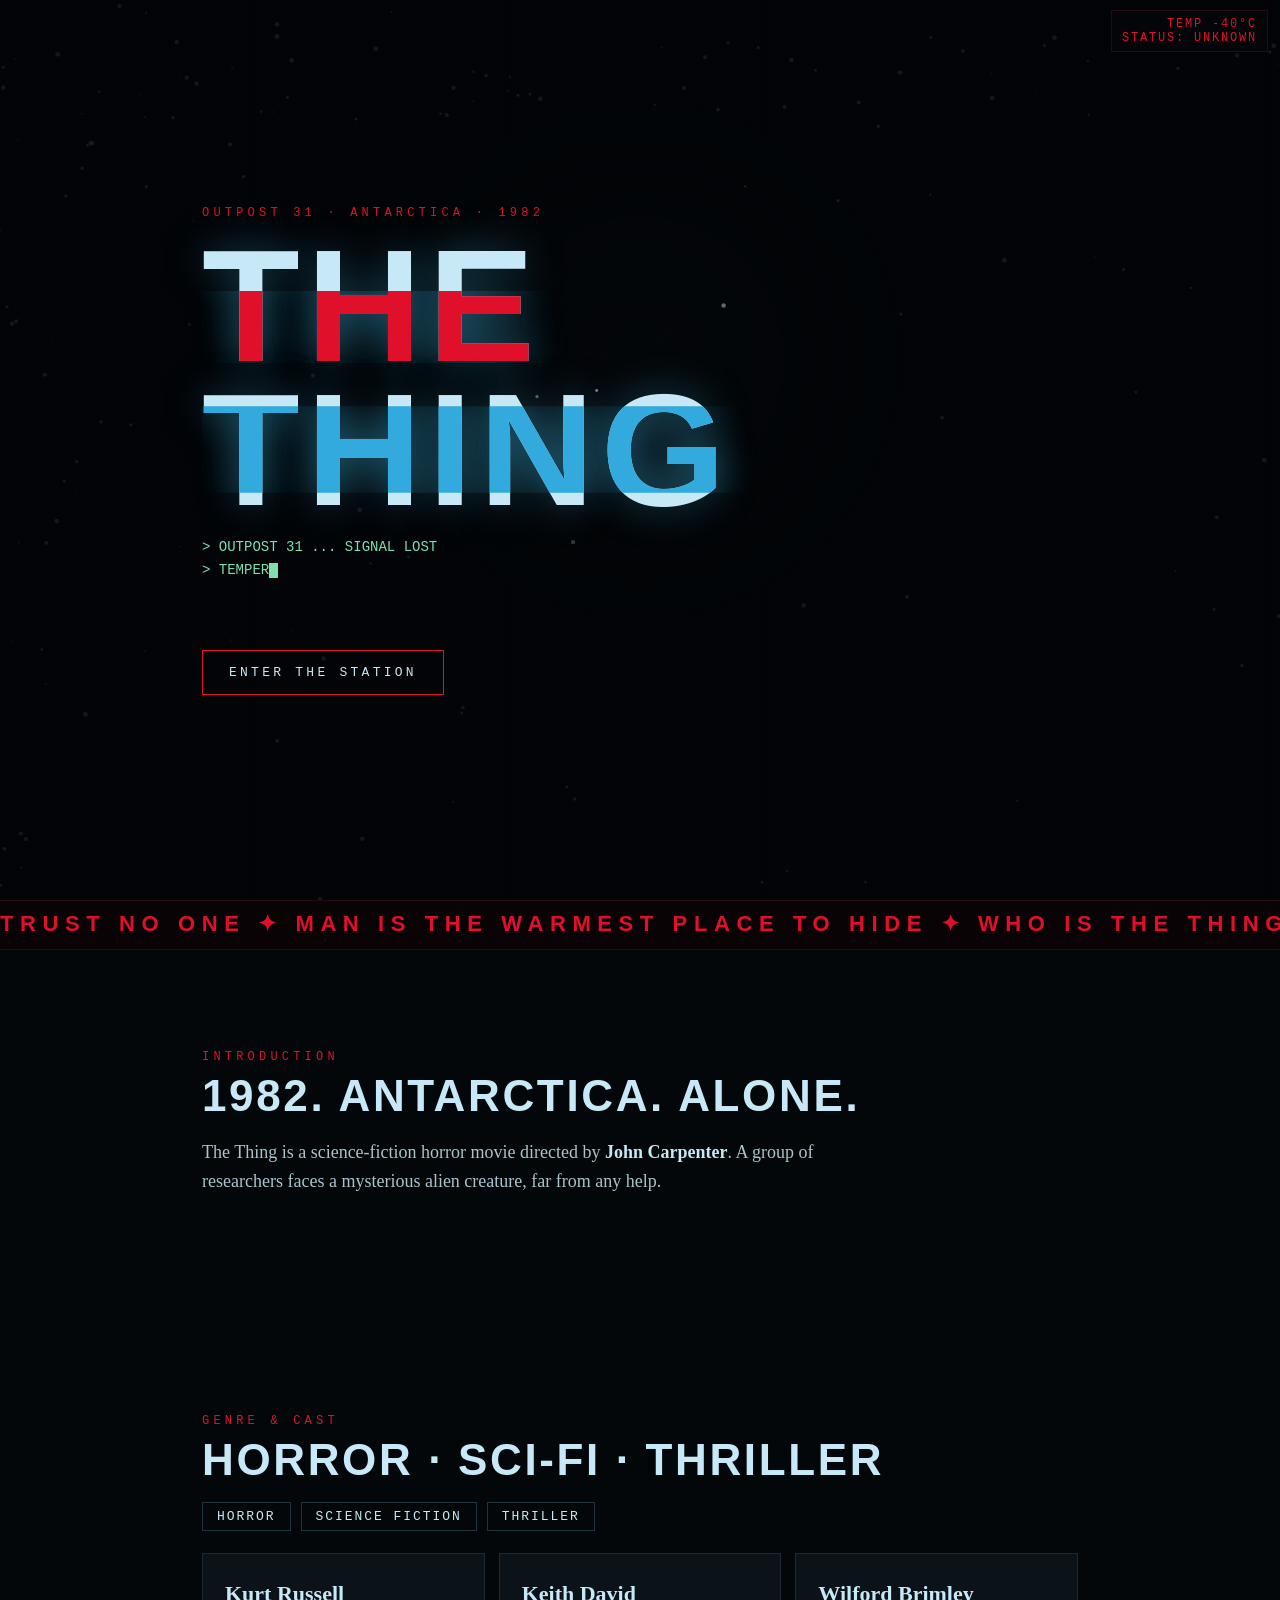
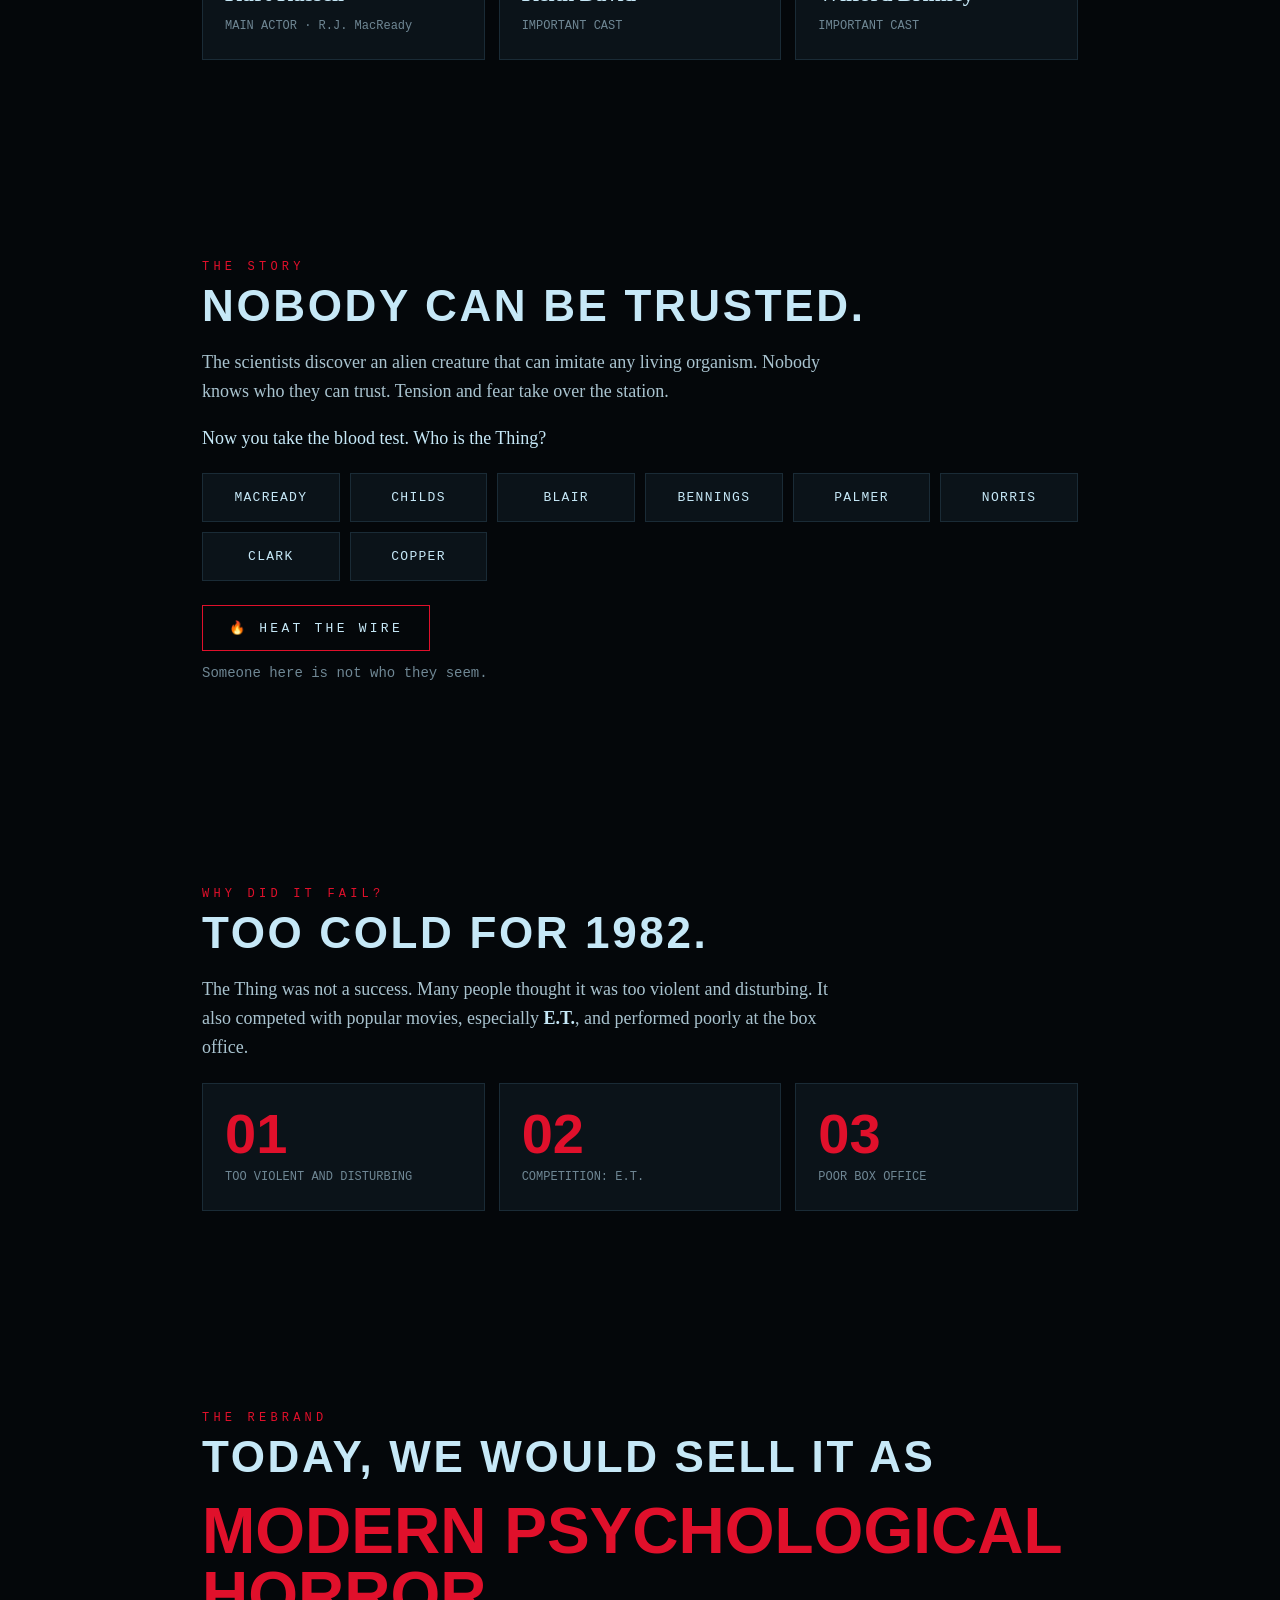
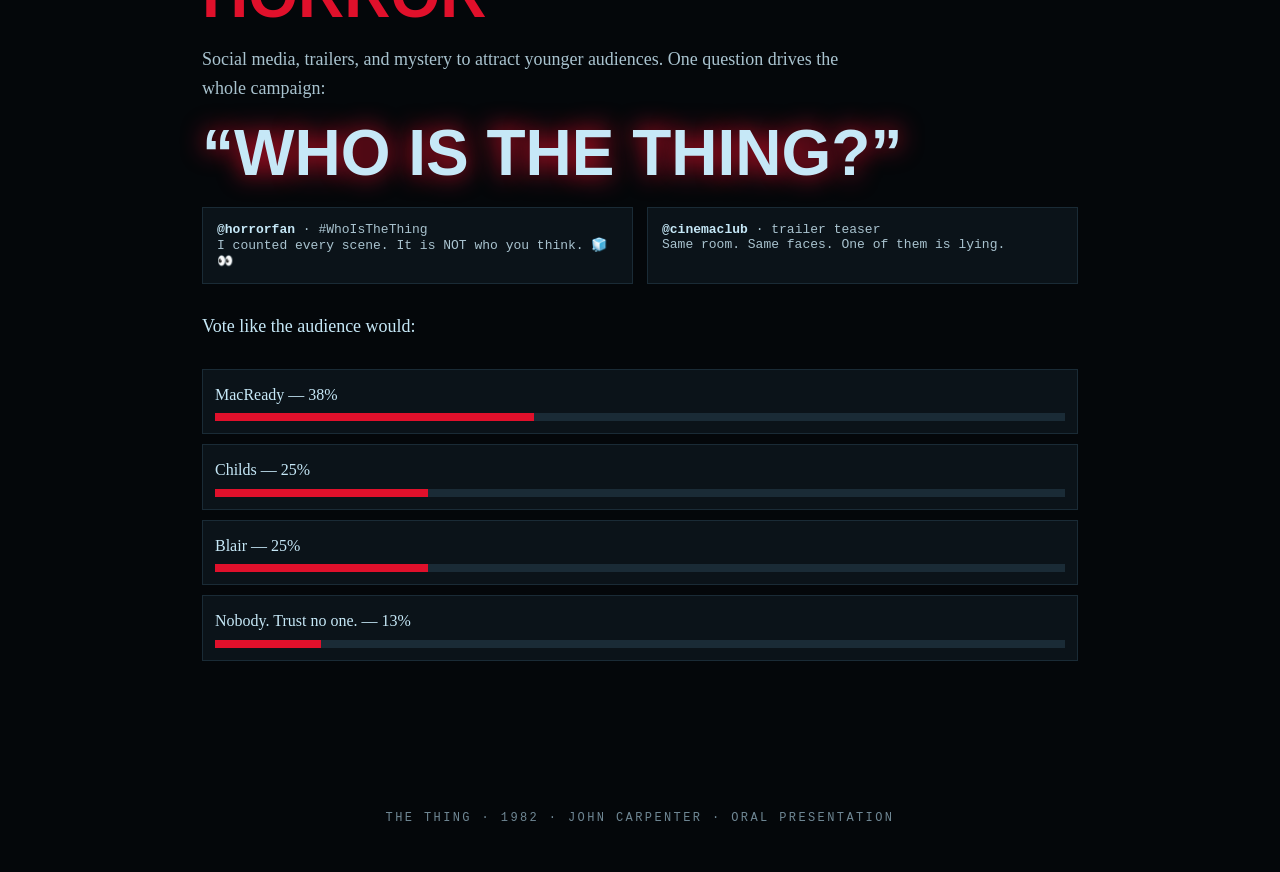
==== index.html @ 96840f51 "Replace landing page with index.html, style.css and script.js" ====
<!DOCTYPE html>
<html lang="en"><head><meta charset="utf-8">
<meta name="viewport" content="width=device-width, initial-scale=1, viewport-fit=cover">
<title>THE THING (1982) — Trust No One</title>
<link rel="stylesheet" href="style.css"></head><body>
<canvas id="snow"></canvas><div id="dark"></div><div id="flash"></div>
<div id="hud">TEMP <span id="t">-40</span>°C<br>STATUS: <span id="st">UNKNOWN</span></div>

<section class="hero">
  <div class="tag">Outpost 31 · Antarctica · 1982</div>
  <h1 data-t="THE THING">THE THING</h1>
  <div id="term"></div>
  <a class="btn" href="#story" style="width:max-content">Enter the station</a>
</section>

<div class="mq"><div>TRUST NO ONE ✦ MAN IS THE WARMEST PLACE TO HIDE ✦ WHO IS THE THING? ✦ TRUST NO ONE ✦ MAN IS THE WARMEST PLACE TO HIDE ✦ WHO IS THE THING? ✦ TRUST NO ONE ✦ MAN IS THE WARMEST PLACE TO HIDE ✦ WHO IS THE THING? ✦</div></div>

<section class="rv"><div class="tag">Introduction</div><h2>1982. Antarctica. Alone.</h2>
<p>The Thing is a science-fiction horror movie directed by <b style="color:var(--ice)">John Carpenter</b>. A group of researchers faces a mysterious alien creature, far from any help.</p></section>

<section class="rv"><div class="tag">Genre &amp; Cast</div><h2>Horror · Sci-fi · Thriller</h2>
<div class="chips"><span>Horror</span><span>Science Fiction</span><span>Thriller</span></div>
<div class="grid">
<div class="card"><b>Kurt Russell</b><small>MAIN ACTOR · R.J. MacReady</small></div>
<div class="card"><b>Keith David</b><small>IMPORTANT CAST</small></div>
<div class="card"><b>Wilford Brimley</b><small>IMPORTANT CAST</small></div></div></section>

<section id="story" class="rv"><div class="tag">The Story</div><h2>Nobody can be trusted.</h2>
<p>The scientists discover an alien creature that can imitate any living organism. Nobody knows who they can trust. Tension and fear take over the station.</p>
<p style="color:var(--ice)">Now you take the blood test. Who is the Thing?</p>
<div class="crew" id="crew"></div>
<button class="btn" id="test">🔥 Heat the wire</button><div id="out">Someone here is not who they seem.</div></section>

<section class="rv"><div class="tag">Why did it fail?</div><h2>Too cold for 1982.</h2>
<p>The Thing was not a success. Many people thought it was too violent and disturbing. It also competed with popular movies, especially <b style="color:var(--ice)">E.T.</b>, and performed poorly at the box office.</p>
<div class="grid">
<div class="card"><div class="num">01</div><small>TOO VIOLENT AND DISTURBING</small></div>
<div class="card"><div class="num">02</div><small>COMPETITION: E.T.</small></div>
<div class="card"><div class="num">03</div><small>POOR BOX OFFICE</small></div></div></section>

<section class="rv"><div class="tag">The Rebrand</div><h2>Today, we would sell it as</h2>
<div class="big">Modern psychological horror</div>
<p>Social media, trailers, and mystery to attract younger audiences. One question drives the whole campaign:</p>
<div class="big" style="color:var(--ice);text-shadow:0 0 24px var(--red)">“Who is the Thing?”</div>
<div class="grid">
<div class="post"><b>@horrorfan</b> · #WhoIsTheThing<br>I counted every scene. It is NOT who you think. 🧊👀</div>
<div class="post"><b>@cinemaclub</b> · trailer teaser<br>Same room. Same faces. One of them is lying.</div></div>
<p style="margin-top:28px;color:var(--ice)">Vote like the audience would:</p>
<div id="poll"></div></section>

<footer>THE THING · 1982 · JOHN CARPENTER · ORAL PRESENTATION</footer>

<script src="script.js"></script></body></html>
---- style.css ----
:root{--bg:#04070a;--ice:#c6e8f7;--dim:#6f8794;--red:#e0102b;--card:#0b1319;box-sizing:border-box;padding-top:env(safe-area-inset-top,0px);padding-bottom:env(safe-area-inset-bottom,0px)}
html{scroll-behavior:smooth}*{box-sizing:border-box}
body{margin:0;background:var(--bg);color:var(--ice);font-family:Georgia,serif;line-height:1.6;overflow-x:hidden}
canvas{position:fixed;inset:0;width:100%;height:100%;pointer-events:none;z-index:1}
#dark{position:fixed;inset:0;pointer-events:none;z-index:2;background:radial-gradient(circle 260px at var(--x,50%) var(--y,40%),transparent 0,rgba(2,4,6,.55) 60%,rgba(2,4,6,.88) 100%)}
#hud{position:fixed;top:calc(10px + env(safe-area-inset-top,0px));right:12px;z-index:5;font:12px monospace;color:var(--red);text-align:right;letter-spacing:.15em;background:#04070acc;padding:6px 10px;border:1px solid #2a0a12}
section{position:relative;z-index:3;max-width:920px;margin:0 auto;padding:100px 22px}
.rv{opacity:0;transform:translateY(40px);filter:blur(6px);transition:1s}.rv.on{opacity:1;transform:none;filter:none}
.tag{font:12px monospace;letter-spacing:.35em;color:var(--red);text-transform:uppercase}
h1{font:900 clamp(60px,17vw,160px)/.9 Impact,'Arial Black',sans-serif;margin:14px 0;letter-spacing:.04em;position:relative;text-shadow:0 0 40px #3aa0c866;animation:fl 6s infinite}
h1::before,h1::after{content:attr(data-t);position:absolute;left:0;top:0;width:100%}
h1::before{color:var(--red);animation:g1 3s infinite steps(1);clip-path:inset(20% 0 55% 0)}
h1::after{color:#3ad;animation:g2 3.7s infinite steps(1);clip-path:inset(60% 0 10% 0)}
@keyframes fl{0%,94%,100%{opacity:1}95%{opacity:.3}96%{opacity:1}97%{opacity:.5}}
@keyframes g1{0%,90%,100%{opacity:0}92%{transform:translate(-8px,2px);opacity:.9}95%{transform:translate(6px,-2px);opacity:.9}}
@keyframes g2{0%,85%,100%{opacity:0}87%{transform:translate(7px,-2px);opacity:.9}93%{transform:translate(-5px,3px);opacity:.9}}
h2{font:700 clamp(28px,5vw,44px)/1.1 Impact,'Arial Black',sans-serif;letter-spacing:.06em;margin:8px 0 18px;text-transform:uppercase}
p{color:#a9c3cf;font-size:18px;max-width:640px}
.hero{min-height:100vh;display:flex;flex-direction:column;justify-content:center}
#term{font:14px/1.7 monospace;color:#7fe0ae;min-height:90px;white-space:pre-wrap}
#term i{display:inline-block;width:9px;height:15px;background:#7fe0ae;animation:bl 1s infinite;vertical-align:middle}
@keyframes bl{50%{opacity:0}}
.btn{display:inline-block;margin-top:24px;padding:14px 26px;border:1px solid var(--red);color:var(--ice);text-decoration:none;font:13px monospace;letter-spacing:.25em;text-transform:uppercase;background:transparent;cursor:pointer;transition:.3s}
.btn:hover{background:var(--red);box-shadow:0 0 40px var(--red)}
.mq{position:relative;z-index:3;overflow:hidden;border-block:1px solid #2a0a12;background:#0a0306;padding:10px 0;white-space:nowrap}
.mq div{display:inline-block;font:900 22px Impact,sans-serif;letter-spacing:.3em;color:var(--red);animation:mq 22s linear infinite}
@keyframes mq{to{transform:translateX(-50%)}}
.chips{display:flex;flex-wrap:wrap;gap:10px;margin:14px 0}
.chips span{border:1px solid #1f3340;padding:6px 14px;font:13px monospace;letter-spacing:.15em;text-transform:uppercase}
.grid{display:grid;grid-template-columns:repeat(auto-fit,minmax(230px,1fr));gap:14px;margin-top:22px}
.card{background:var(--card);border:1px solid #1a2b36;padding:22px;transition:.3s;position:relative;overflow:hidden}
.card:hover{border-color:var(--red);transform:translateY(-6px) rotate(-.5deg);box-shadow:0 10px 40px #e0102b44}
.card b{display:block;font-size:22px}.card small{font:12px monospace;color:var(--dim)}
.num{font:900 56px/1 Impact,sans-serif;color:var(--red)}
.crew{display:grid;grid-template-columns:repeat(auto-fill,minmax(125px,1fr));gap:10px;margin-top:20px}
.m{background:var(--card);border:1px solid #1a2b36;padding:16px 6px;text-align:center;font:13px monospace;letter-spacing:.1em;transition:.4s}
.m.hot{border-color:var(--red);background:#2a0510;color:#fff;animation:pulse .4s infinite alternate}
.m.hot::after{content:"⚠ NOT HUMAN";display:block;color:var(--red);font-weight:bold;margin-top:6px}
.m.safe{border-color:#2a8a5a;color:#7fe0ae}
@keyframes pulse{to{box-shadow:0 0 30px var(--red);transform:scale(1.06)}}
#out{font:14px monospace;color:var(--dim);margin-top:14px;min-height:22px}
.big{font:900 clamp(30px,7vw,64px)/1 Impact,sans-serif;color:var(--red);text-transform:uppercase;margin:10px 0}
.post{background:#0b1319;border:1px solid #1a2b36;padding:14px;font:13px monospace;color:#a9c3cf}.post b{color:var(--ice)}
.bar{height:8px;background:#1a2b36;margin-top:6px}.bar i{display:block;height:100%;width:0;background:var(--red);transition:.6s}
.vote{cursor:pointer;text-align:left;width:100%;color:inherit;font:inherit;background:var(--card);border:1px solid #1a2b36;padding:12px;margin-top:10px}.vote:hover{border-color:var(--red)}
.shake{animation:sh .5s}@keyframes sh{20%{transform:translate(-8px,4px)}40%{transform:translate(8px,-4px)}60%{transform:translate(-6px,-3px)}80%{transform:translate(6px,3px)}}
#flash{position:fixed;inset:0;background:var(--red);opacity:0;pointer-events:none;z-index:9;transition:opacity .6s}
footer{position:relative;z-index:3;text-align:center;padding:50px 20px;color:var(--dim);font:12px monospace;letter-spacing:.2em}
@media (pointer:coarse){#dark{background:radial-gradient(circle 220px at var(--x,50%) var(--y,40%),transparent 0,rgba(2,4,6,.15) 60%,rgba(2,4,6,.45) 100%)}}
@media (max-width:480px){#hud{font-size:10px;padding:4px 7px}section{padding:70px 18px}p{font-size:16px}.btn{padding:12px 18px;letter-spacing:.15em}}
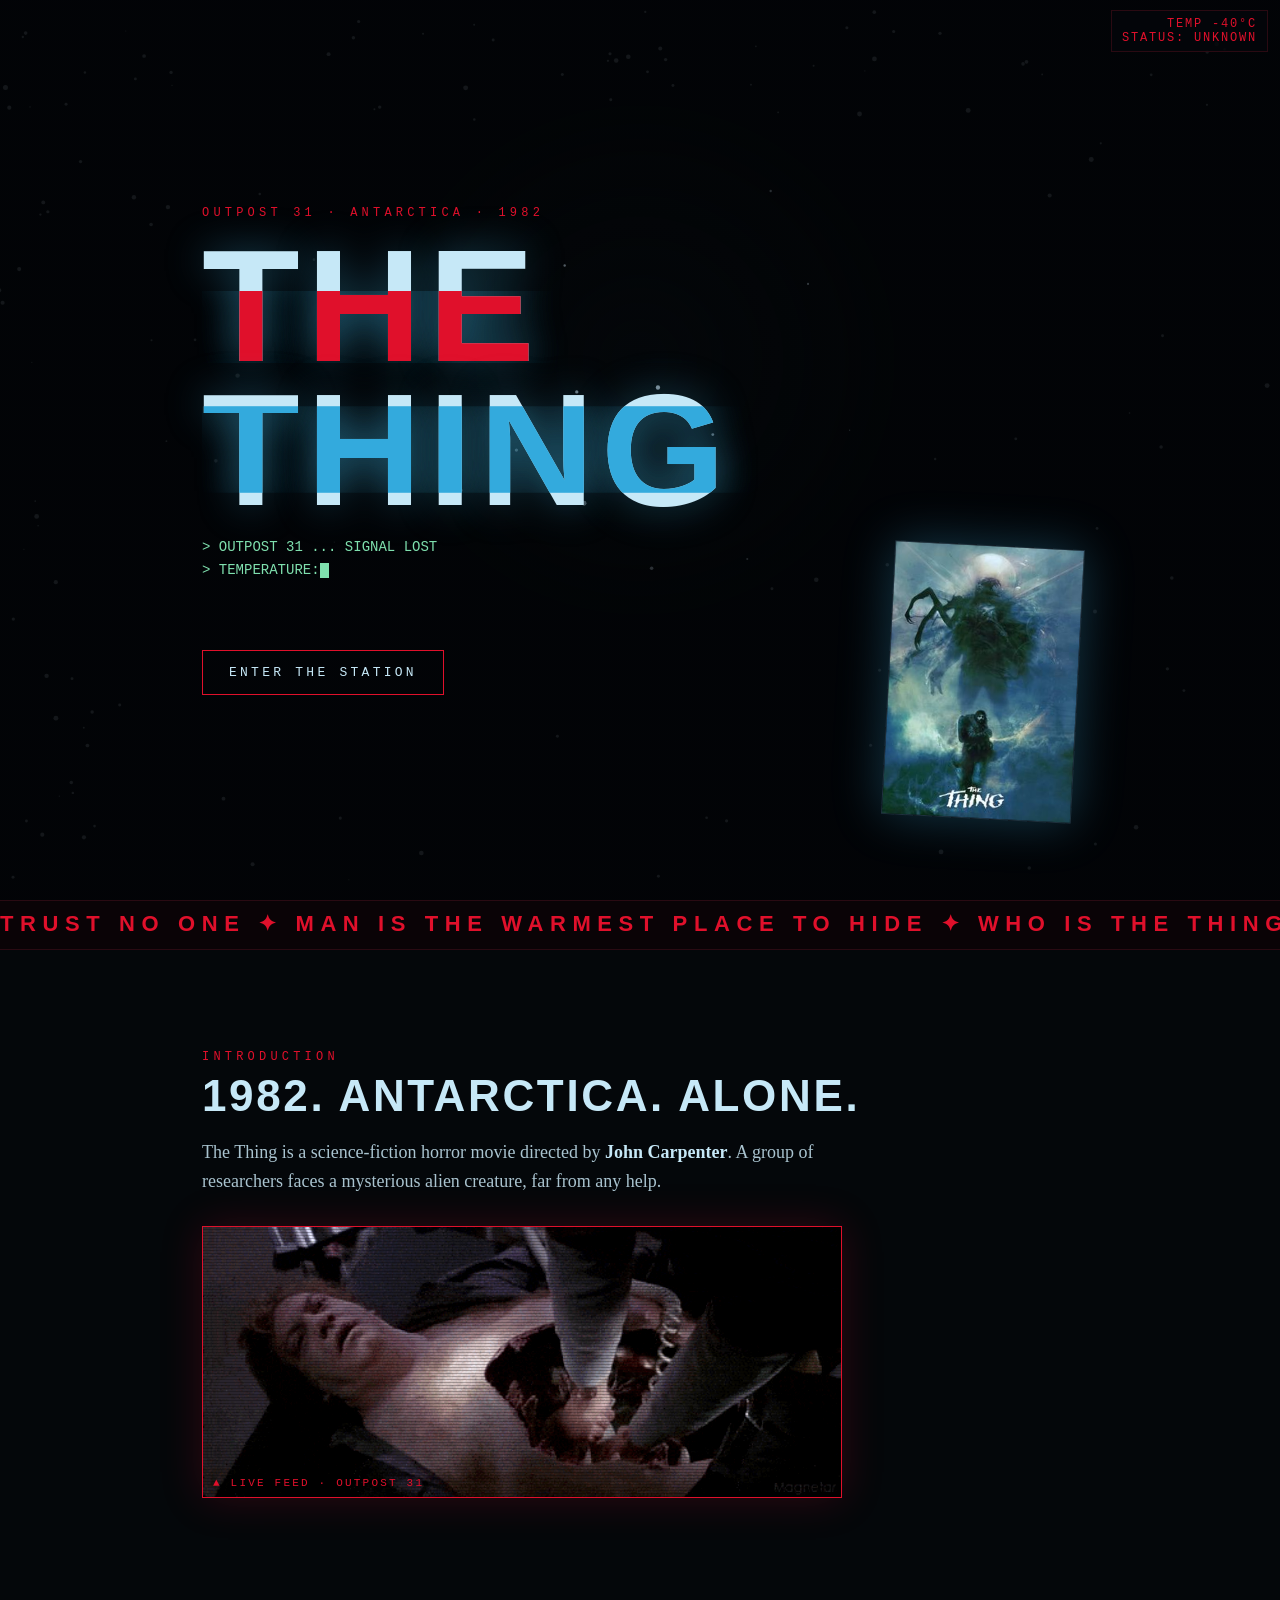
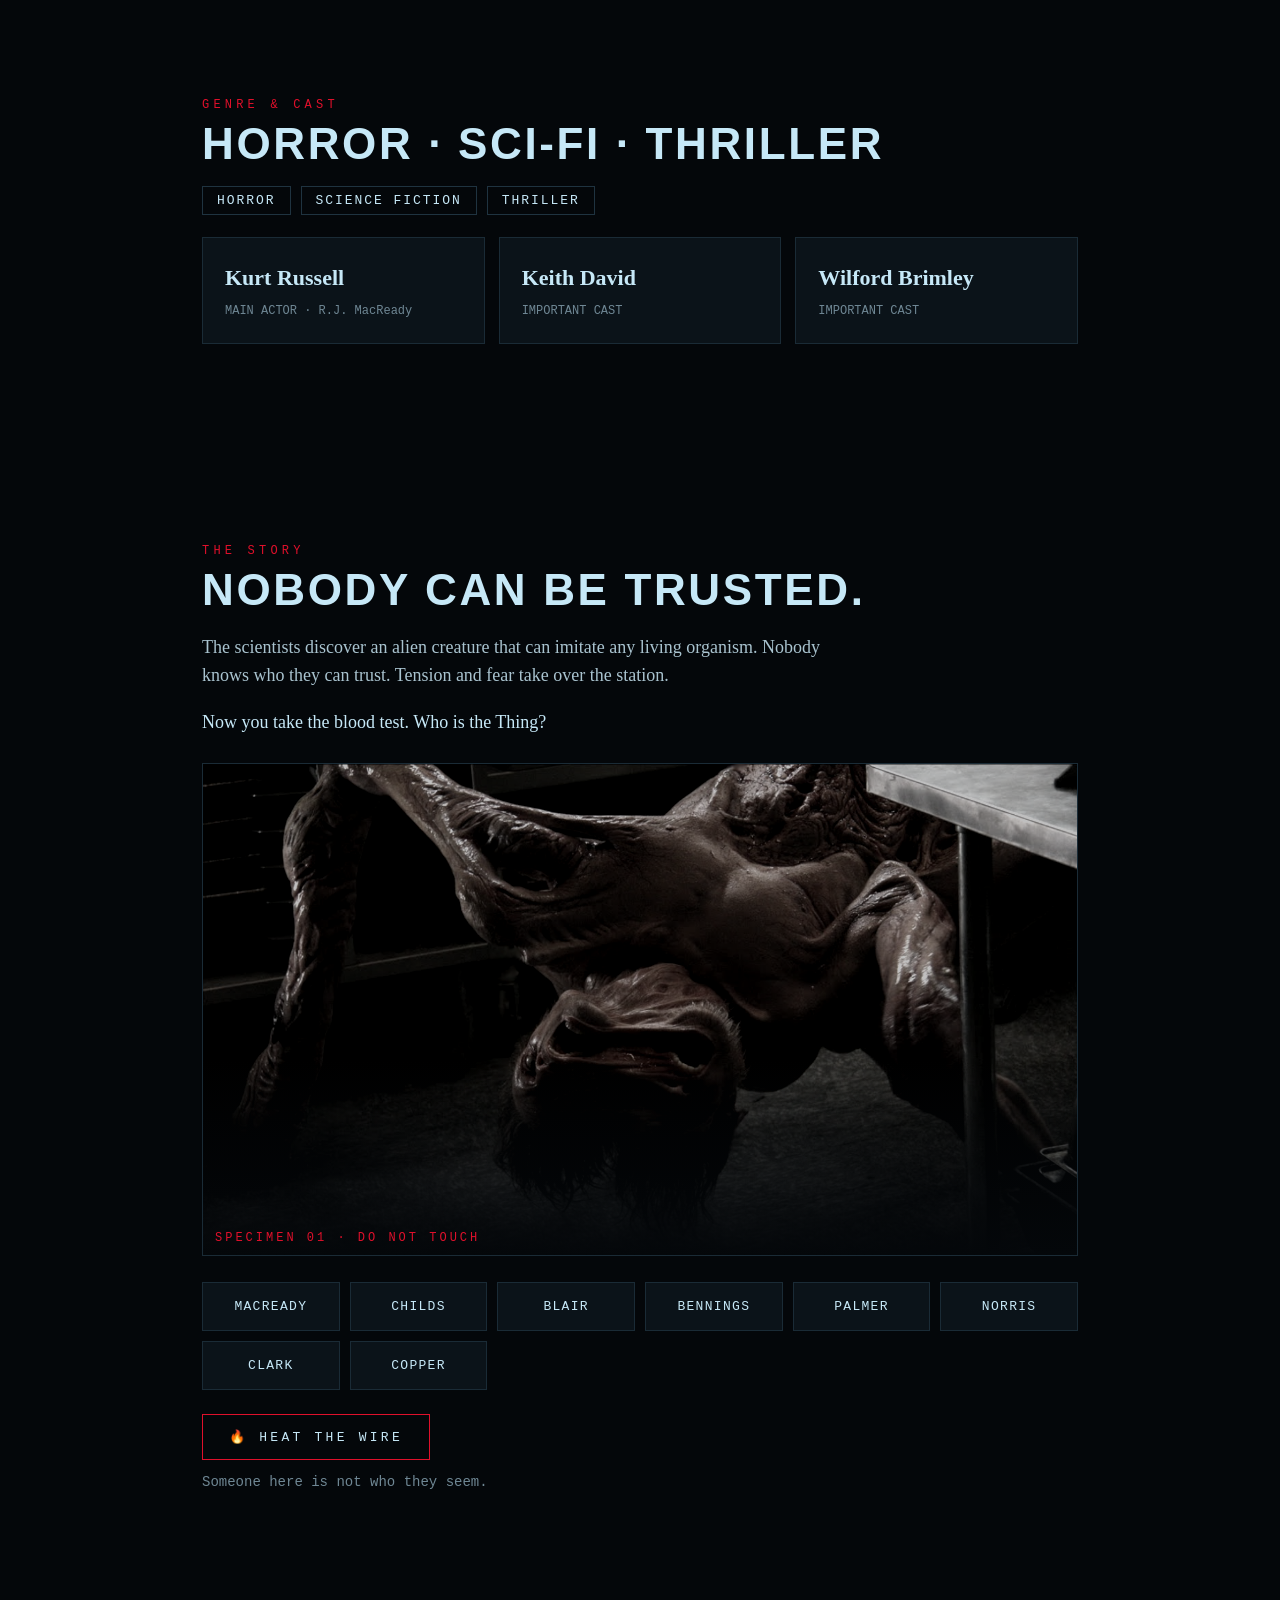
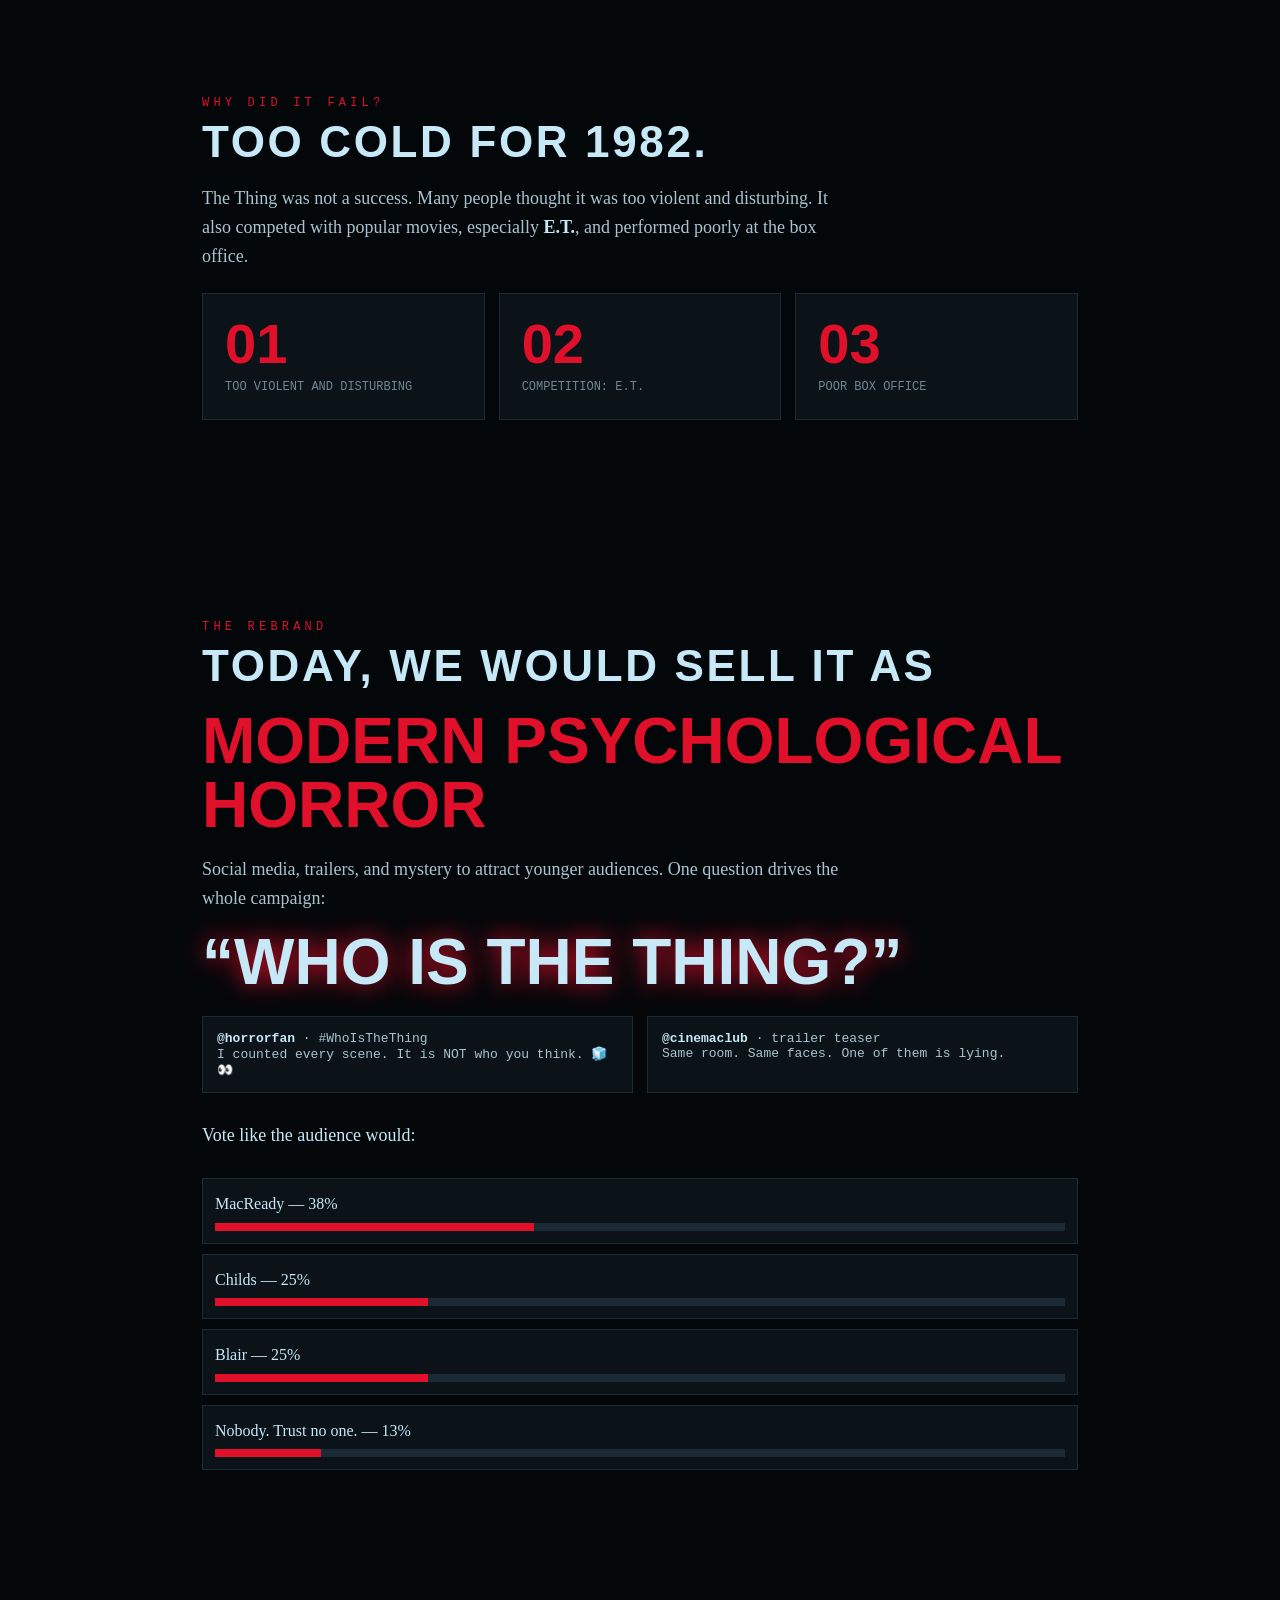
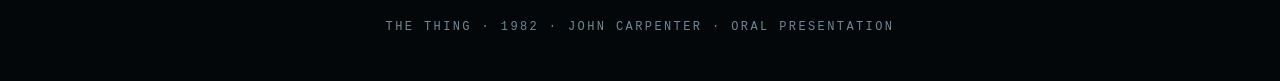
==== commit 89fb54d3: "Add images and update layout/styles" ====
--- a/index.html
+++ b/index.html
@@ -11,12 +11,14 @@
   <h1 data-t="THE THING">THE THING</h1>
   <div id="term"></div>
   <a class="btn" href="#story" style="width:max-content">Enter the station</a>
+  <figure class="poster"><img src="poster.jpg" alt="The Thing poster art"></figure>
 </section>
 
 <div class="mq"><div>TRUST NO ONE ✦ MAN IS THE WARMEST PLACE TO HIDE ✦ WHO IS THE THING? ✦ TRUST NO ONE ✦ MAN IS THE WARMEST PLACE TO HIDE ✦ WHO IS THE THING? ✦ TRUST NO ONE ✦ MAN IS THE WARMEST PLACE TO HIDE ✦ WHO IS THE THING? ✦</div></div>
 
 <section class="rv"><div class="tag">Introduction</div><h2>1982. Antarctica. Alone.</h2>
-<p>The Thing is a science-fiction horror movie directed by <b style="color:var(--ice)">John Carpenter</b>. A group of researchers faces a mysterious alien creature, far from any help.</p></section>
+<p>The Thing is a science-fiction horror movie directed by <b style="color:var(--ice)">John Carpenter</b>. A group of researchers faces a mysterious alien creature, far from any help.</p><figure class="gif"><img src="thing.gif" alt="Scene from The Thing (1982)" onerror="this.parentNode.classList.add('empty')"><figcaption>▲ LIVE FEED · OUTPOST 31</figcaption><div class="ph">PUT YOUR GIF HERE<br>thing.gif</div></figure>
+</section>
 
 <section class="rv"><div class="tag">Genre &amp; Cast</div><h2>Horror · Sci-fi · Thriller</h2>
 <div class="chips"><span>Horror</span><span>Science Fiction</span><span>Thriller</span></div>
@@ -28,6 +30,7 @@
 <section id="story" class="rv"><div class="tag">The Story</div><h2>Nobody can be trusted.</h2>
 <p>The scientists discover an alien creature that can imitate any living organism. Nobody knows who they can trust. Tension and fear take over the station.</p>
 <p style="color:var(--ice)">Now you take the blood test. Who is the Thing?</p>
+<figure class="specimen"><img src="creature.png" alt="The creature"><figcaption>SPECIMEN 01 · DO NOT TOUCH</figcaption></figure>
 <div class="crew" id="crew"></div>
 <button class="btn" id="test">🔥 Heat the wire</button><div id="out">Someone here is not who they seem.</div></section>
 
--- a/style.css
+++ b/style.css
@@ -48,3 +48,22 @@
 footer{position:relative;z-index:3;text-align:center;padding:50px 20px;color:var(--dim);font:12px monospace;letter-spacing:.2em}
 @media (pointer:coarse){#dark{background:radial-gradient(circle 220px at var(--x,50%) var(--y,40%),transparent 0,rgba(2,4,6,.15) 60%,rgba(2,4,6,.45) 100%)}}
 @media (max-width:480px){#hud{font-size:10px;padding:4px 7px}section{padding:70px 18px}p{font-size:16px}.btn{padding:12px 18px;letter-spacing:.15em}}
+
+.gif{position:relative;margin:30px 0 0;border:1px solid var(--red);box-shadow:0 0 40px #e0102b33;max-width:640px;overflow:hidden}
+.gif img{display:block;width:100%;height:auto;filter:contrast(1.1) saturate(.8);animation:fl 5s infinite}
+.gif::after{content:"";position:absolute;inset:0;background:repeating-linear-gradient(0deg,rgba(0,0,0,.25) 0 1px,transparent 1px 3px);pointer-events:none}
+.gif figcaption{position:absolute;left:10px;bottom:8px;font:11px monospace;color:var(--red);letter-spacing:.2em;z-index:2;text-shadow:0 0 6px #000}
+.gif .ph{display:none}
+.gif.empty{min-height:220px;display:flex;align-items:center;justify-content:center;text-align:center;background:var(--card)}
+.gif.empty img{display:none}
+.gif.empty .ph{display:block;font:13px/1.8 monospace;color:var(--dim);letter-spacing:.15em}
+
+.poster{position:absolute;right:22px;bottom:9%;width:190px;margin:0;border:1px solid #1f3340;box-shadow:0 0 50px #3aa0c855;transform:rotate(3deg);transition:.5s;animation:fl 7s infinite}
+.poster:hover{transform:rotate(0) scale(1.06);border-color:var(--red);box-shadow:0 0 50px #e0102b88}
+.poster img{display:block;width:100%;height:auto}
+.specimen{position:relative;margin:26px 0;border:1px solid #1a2b36;overflow:hidden;cursor:crosshair}
+.specimen img{display:block;width:100%;height:auto;filter:grayscale(.7) contrast(1.15) brightness(.75);transition:.6s}
+.specimen:hover img{filter:none;transform:scale(1.04)}
+.specimen::after{content:"";position:absolute;inset:0;background:linear-gradient(transparent 60%,#04070a);pointer-events:none}
+.specimen figcaption{position:absolute;left:12px;bottom:10px;z-index:2;font:12px monospace;color:var(--red);letter-spacing:.25em}
+@media (max-width:700px){.poster{position:static;width:150px;margin-top:30px}}
